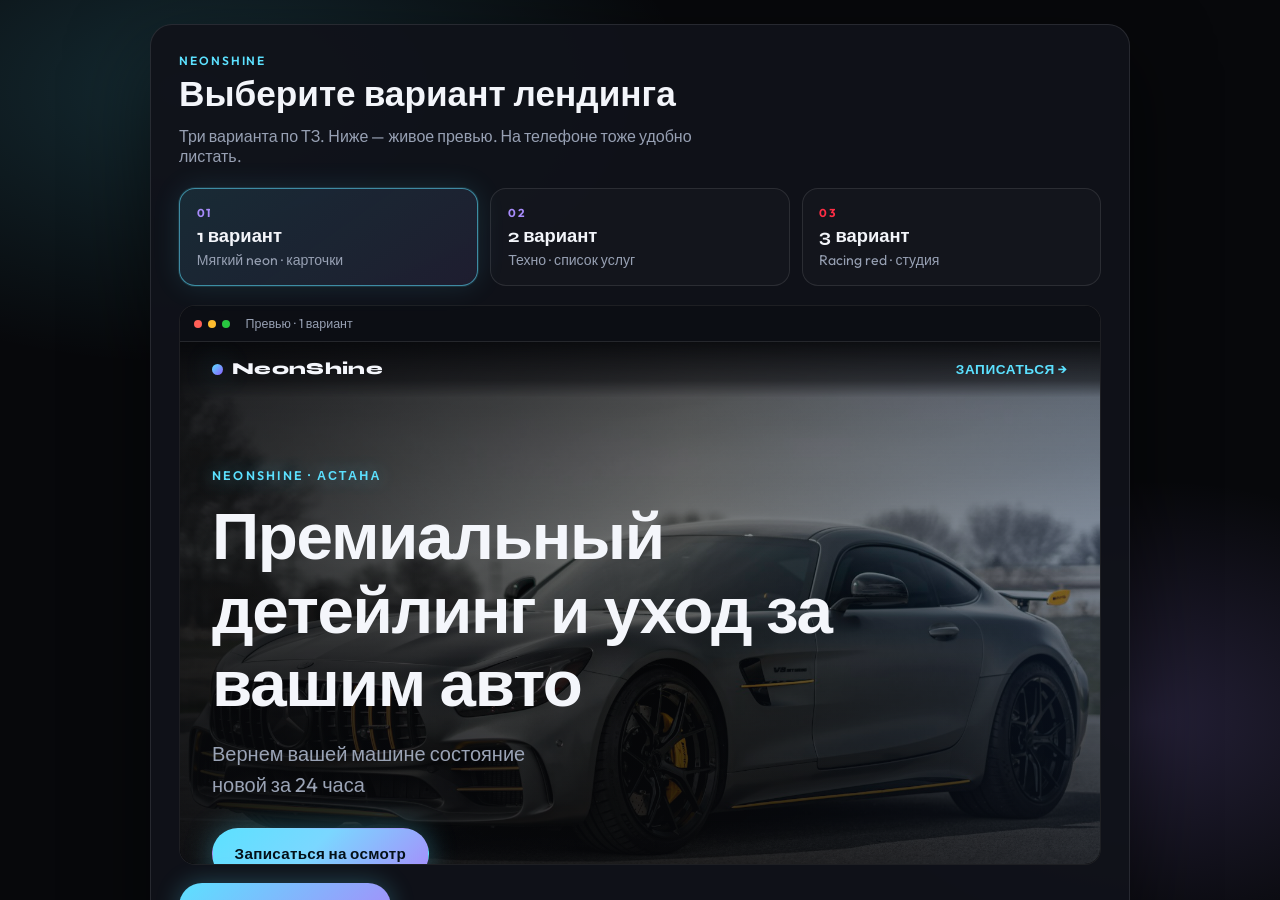
==== index.html @ deca6188 "Add NeonShine landing with three style variants and Vercel config." ====
<!DOCTYPE html>
<html lang="ru">
<head>
  <meta charset="UTF-8" />
  <meta name="viewport" content="width=device-width, initial-scale=1" />
  <meta name="description" content="Сравнение вариантов лендинга NeonShine" />
  <title>NeonShine — выбор варианта</title>
  <link rel="preconnect" href="https://fonts.googleapis.com" />
  <link rel="preconnect" href="https://fonts.gstatic.com" crossorigin />
  <link href="https://fonts.googleapis.com/css2?family=Outfit:wght@400;500;600;700&family=Syne:wght@700;800&display=swap" rel="stylesheet" />
  <link rel="stylesheet" href="chooser.css" />
  <link rel="stylesheet" href="shared/scrollbar.css" />
</head>
<body>
  <div class="chooser-bg" aria-hidden="true"></div>

  <dialog class="compare-modal" id="compareModal" open>
    <div class="modal-card">
      <p class="modal-kicker">NeonShine</p>
      <h1>Выберите вариант лендинга</h1>
      <p class="modal-lead">Три варианта по ТЗ. Ниже — живое превью. На телефоне тоже удобно листать.</p>

      <div class="variant-buttons" role="tablist" aria-label="Варианты">
        <button type="button" class="variant-btn is-active" data-variant="1" role="tab" aria-selected="true">
          <span class="vb-num">01</span>
          <span class="vb-title">1 вариант</span>
          <span class="vb-desc">Мягкий neon · карточки</span>
        </button>
        <button type="button" class="variant-btn" data-variant="2" role="tab" aria-selected="false">
          <span class="vb-num">02</span>
          <span class="vb-title">2 вариант</span>
          <span class="vb-desc">Техно · список услуг</span>
        </button>
        <button type="button" class="variant-btn" data-variant="3" role="tab" aria-selected="false">
          <span class="vb-num">03</span>
          <span class="vb-title">3 вариант</span>
          <span class="vb-desc">Racing red · студия</span>
        </button>
      </div>

      <div class="preview-shell">
        <div class="preview-chrome">
          <span></span><span></span><span></span>
          <p id="previewLabel">Превью · 1 вариант</p>
        </div>
        <iframe
          id="previewFrame"
          title="Превью лендинга"
          src="/v1/"
          loading="eager"
        ></iframe>
      </div>

      <div class="modal-actions">
        <a class="open-full" id="openFull" href="/v1/">Открыть полностью →</a>
        <button type="button" class="close-hint" id="closeModal" hidden>Закрыть</button>
      </div>
    </div>
  </dialog>

  <main class="fallback" id="fallback">
    <h2>Сравнение вариантов</h2>
    <div class="fallback-btns">
      <a href="/v1/">1 вариант</a>
      <a href="/v2/">2 вариант</a>
      <a href="/v3/">3 вариант</a>
    </div>
  </main>

  <script src="chooser.js"></script>
</body>
</html>
---- chooser.css ----
:root {
  --bg: #07080b;
  --card: #10131a;
  --line: rgba(255, 255, 255, 0.1);
  --text: #f3f5fa;
  --muted: #97a0b3;
  --neon: #5ce1ff;
  --violet: #a78bfa;
  --font: "Outfit", sans-serif;
  --display: "Syne", sans-serif;
}

* {
  box-sizing: border-box;
}

html,
body {
  margin: 0;
  min-height: 100%;
  font-family: var(--font);
  color: var(--text);
  background: var(--bg);
}

.chooser-bg {
  position: fixed;
  inset: 0;
  background:
    radial-gradient(900px 500px at 15% 10%, rgba(92, 225, 255, 0.16), transparent 55%),
    radial-gradient(700px 480px at 90% 80%, rgba(167, 139, 250, 0.18), transparent 50%),
    var(--bg);
}

.compare-modal {
  position: fixed;
  inset: 0;
  width: 100%;
  max-width: none;
  height: 100%;
  max-height: none;
  margin: 0;
  padding: clamp(0.75rem, 3vw, 1.5rem);
  border: 0;
  background: transparent;
  color: inherit;
  overflow: auto;
}

.compare-modal::backdrop {
  background: rgba(3, 4, 8, 0.72);
  backdrop-filter: blur(8px);
}

.modal-card {
  width: min(100%, 980px);
  margin: 0 auto;
  padding: clamp(1.1rem, 3vw, 1.75rem);
  border: 1px solid var(--line);
  border-radius: 22px;
  background: rgba(16, 19, 26, 0.94);
  box-shadow: 0 30px 80px rgba(0, 0, 0, 0.55);
}

.modal-kicker {
  margin: 0 0 0.45rem;
  font-size: 0.75rem;
  letter-spacing: 0.16em;
  text-transform: uppercase;
  color: var(--neon);
  font-weight: 600;
}

.modal-card h1 {
  margin: 0;
  font-family: var(--display);
  font-size: clamp(1.55rem, 4vw, 2.2rem);
  line-height: 1.15;
}

.modal-lead {
  margin: 0.65rem 0 0;
  color: var(--muted);
  max-width: 48ch;
}

.variant-buttons {
  display: grid;
  gap: 0.75rem;
  margin-top: 1.35rem;
}

@media (min-width: 700px) {
  .variant-buttons {
    grid-template-columns: repeat(3, 1fr);
  }
}

.variant-btn[data-variant="3"].is-active {
  border-color: rgba(255, 45, 69, 0.55);
  background: linear-gradient(145deg, rgba(255, 45, 69, 0.14), rgba(192, 16, 40, 0.1));
  box-shadow: 0 0 0 1px rgba(255, 45, 69, 0.12), 0 0 28px rgba(255, 45, 69, 0.12);
}

.variant-btn[data-variant="3"] .vb-num {
  color: #ff2d45;
}

.variant-btn {
  appearance: none;
  text-align: left;
  cursor: pointer;
  border: 1px solid var(--line);
  border-radius: 16px;
  padding: 1rem 1.05rem;
  background: rgba(255, 255, 255, 0.02);
  color: inherit;
  font: inherit;
  transition: border-color 0.15s ease, background 0.15s ease, box-shadow 0.15s ease;
}

.variant-btn:hover {
  border-color: rgba(92, 225, 255, 0.35);
}

.variant-btn.is-active {
  border-color: rgba(92, 225, 255, 0.55);
  background: linear-gradient(145deg, rgba(92, 225, 255, 0.12), rgba(167, 139, 250, 0.1));
  box-shadow: 0 0 0 1px rgba(92, 225, 255, 0.12), 0 0 28px rgba(92, 225, 255, 0.12);
}

.vb-num {
  display: block;
  font-size: 0.72rem;
  letter-spacing: 0.14em;
  color: var(--violet);
  font-weight: 700;
  margin-bottom: 0.35rem;
}

.vb-title {
  display: block;
  font-family: var(--display);
  font-size: 1.15rem;
  font-weight: 700;
}

.vb-desc {
  display: block;
  margin-top: 0.25rem;
  color: var(--muted);
  font-size: 0.88rem;
}

.preview-shell {
  margin-top: 1.15rem;
  border: 1px solid var(--line);
  border-radius: 16px;
  overflow: hidden;
  background: #05060a;
}

.preview-chrome {
  display: flex;
  align-items: center;
  gap: 0.4rem;
  padding: 0.65rem 0.85rem;
  border-bottom: 1px solid var(--line);
  background: #0c0e14;
}

.preview-chrome span {
  width: 8px;
  height: 8px;
  border-radius: 50%;
  background: #3a3f4d;
}

.preview-chrome span:nth-child(1) { background: #ff5f57; }
.preview-chrome span:nth-child(2) { background: #febc2e; }
.preview-chrome span:nth-child(3) { background: #28c840; }

.preview-chrome p {
  margin: 0 0 0 0.55rem;
  font-size: 0.78rem;
  color: var(--muted);
}

#previewFrame {
  display: block;
  width: 100%;
  height: min(58vh, 620px);
  border: 0;
  background: #07080b;
}

.modal-actions {
  display: flex;
  flex-wrap: wrap;
  align-items: center;
  justify-content: space-between;
  gap: 0.75rem;
  margin-top: 1.1rem;
}

.open-full {
  display: inline-flex;
  align-items: center;
  min-height: 2.85rem;
  padding: 0.7rem 1.15rem;
  border-radius: 999px;
  color: #041018;
  font-weight: 700;
  text-decoration: none;
  background: linear-gradient(135deg, var(--neon), var(--violet));
  box-shadow: 0 0 24px rgba(92, 225, 255, 0.28);
}

.open-full:hover {
  filter: brightness(1.05);
}

.close-hint {
  appearance: none;
  border: 0;
  background: transparent;
  color: var(--muted);
  font: inherit;
  cursor: pointer;
}

.fallback {
  display: none;
  position: relative;
  z-index: 1;
  padding: 2rem 1.25rem;
}

.fallback-btns {
  display: flex;
  gap: 0.75rem;
  margin-top: 1rem;
}

.fallback-btns a {
  color: var(--neon);
}
---- shared/scrollbar.css ----
/* NeonShine custom scrollbar — вместо системного */
html {
  scrollbar-width: thin;
  scrollbar-color: #5ce1ff #0c0e14;
}

* {
  scrollbar-width: thin;
  scrollbar-color: #5ce1ff #0c0e14;
}

::-webkit-scrollbar {
  width: 10px;
  height: 10px;
}

::-webkit-scrollbar-track {
  background: #0c0e14;
  border-left: 1px solid rgba(92, 225, 255, 0.08);
}

::-webkit-scrollbar-thumb {
  background: linear-gradient(180deg, #5ce1ff 0%, #8b5cff 100%);
  border-radius: 999px;
  border: 2px solid #0c0e14;
  box-shadow: 0 0 12px rgba(92, 225, 255, 0.35);
}

::-webkit-scrollbar-thumb:hover {
  background: linear-gradient(180deg, #7aebff 0%, #a78bfa 100%);
  box-shadow: 0 0 16px rgba(92, 225, 255, 0.55);
}

::-webkit-scrollbar-corner {
  background: #0c0e14;
}
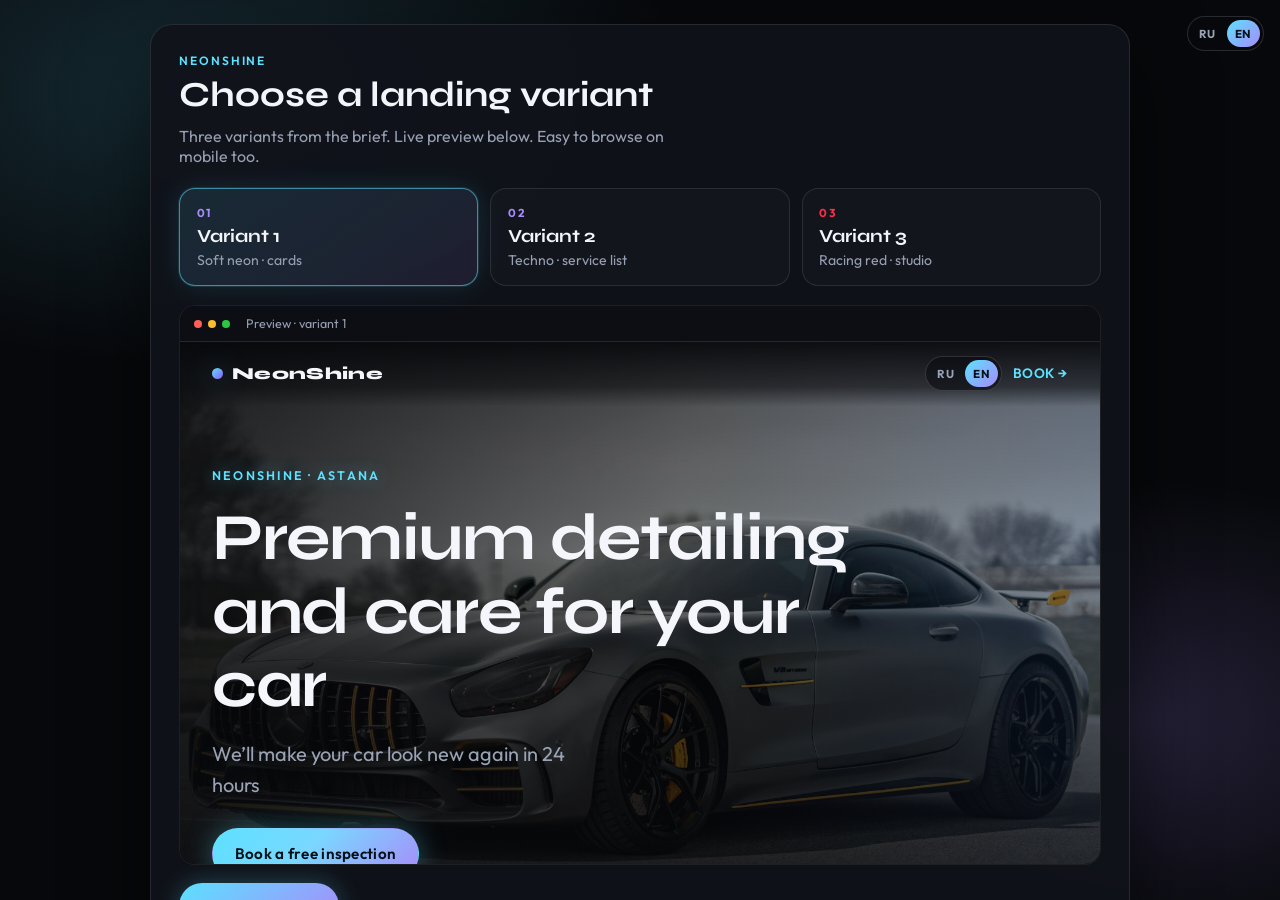
==== commit eecaa2f3: "Add Russian and English language switch across all landing variants." ====
--- a/index.html
+++ b/index.html
@@ -10,63 +10,65 @@
   <link href="https://fonts.googleapis.com/css2?family=Outfit:wght@400;500;600;700&family=Syne:wght@700;800&display=swap" rel="stylesheet" />
   <link rel="stylesheet" href="chooser.css" />
   <link rel="stylesheet" href="shared/scrollbar.css" />
+  <link rel="stylesheet" href="shared/lang.css" />
 </head>
-<body>
+<body data-chooser>
   <div class="chooser-bg" aria-hidden="true"></div>
+  <div class="chooser-lang" data-lang-mount></div>
 
   <dialog class="compare-modal" id="compareModal" open>
     <div class="modal-card">
       <p class="modal-kicker">NeonShine</p>
-      <h1>Выберите вариант лендинга</h1>
-      <p class="modal-lead">Три варианта по ТЗ. Ниже — живое превью. На телефоне тоже удобно листать.</p>
+      <h1 data-i18n="chooser.title">Выберите вариант лендинга</h1>
+      <p class="modal-lead" data-i18n="chooser.lead">Три варианта по ТЗ. Ниже — живое превью. На телефоне тоже удобно листать.</p>
 
-      <div class="variant-buttons" role="tablist" aria-label="Варианты">
+      <div class="variant-buttons" role="tablist" aria-label="Variants">
         <button type="button" class="variant-btn is-active" data-variant="1" role="tab" aria-selected="true">
           <span class="vb-num">01</span>
-          <span class="vb-title">1 вариант</span>
-          <span class="vb-desc">Мягкий neon · карточки</span>
+          <span class="vb-title" data-i18n="chooser.v1">1 вариант</span>
+          <span class="vb-desc" data-i18n="chooser.v1desc">Мягкий neon · карточки</span>
         </button>
         <button type="button" class="variant-btn" data-variant="2" role="tab" aria-selected="false">
           <span class="vb-num">02</span>
-          <span class="vb-title">2 вариант</span>
-          <span class="vb-desc">Техно · список услуг</span>
+          <span class="vb-title" data-i18n="chooser.v2">2 вариант</span>
+          <span class="vb-desc" data-i18n="chooser.v2desc">Техно · список услуг</span>
         </button>
         <button type="button" class="variant-btn" data-variant="3" role="tab" aria-selected="false">
           <span class="vb-num">03</span>
-          <span class="vb-title">3 вариант</span>
-          <span class="vb-desc">Racing red · студия</span>
+          <span class="vb-title" data-i18n="chooser.v3">3 вариант</span>
+          <span class="vb-desc" data-i18n="chooser.v3desc">Racing red · студия</span>
         </button>
       </div>
 
       <div class="preview-shell">
         <div class="preview-chrome">
           <span></span><span></span><span></span>
-          <p id="previewLabel">Превью · 1 вариант</p>
+          <p id="previewLabel" data-i18n-preview>Превью · 1 вариант</p>
         </div>
         <iframe
           id="previewFrame"
-          title="Превью лендинга"
+          title="Preview"
           src="/v1/"
           loading="eager"
         ></iframe>
       </div>
 
       <div class="modal-actions">
-        <a class="open-full" id="openFull" href="/v1/">Открыть полностью →</a>
-        <button type="button" class="close-hint" id="closeModal" hidden>Закрыть</button>
+        <a class="open-full" id="openFull" data-i18n="chooser.open" href="/v1/">Открыть полностью →</a>
       </div>
     </div>
   </dialog>
 
   <main class="fallback" id="fallback">
-    <h2>Сравнение вариантов</h2>
+    <h2 data-i18n="chooser.compare">Сравнение вариантов</h2>
     <div class="fallback-btns">
-      <a href="/v1/">1 вариант</a>
-      <a href="/v2/">2 вариант</a>
-      <a href="/v3/">3 вариант</a>
+      <a href="/v1/" data-i18n="chooser.v1">1 вариант</a>
+      <a href="/v2/" data-i18n="chooser.v2">2 вариант</a>
+      <a href="/v3/" data-i18n="chooser.v3">3 вариант</a>
     </div>
   </main>
 
+  <script src="shared/i18n.js"></script>
   <script src="chooser.js"></script>
 </body>
 </html>
--- a/shared/lang.css
+++ b/shared/lang.css
@@ -0,0 +1,55 @@
+.lang-switch {
+  display: inline-flex;
+  align-items: center;
+  gap: 0.15rem;
+  padding: 0.18rem;
+  border: 1px solid rgba(255, 255, 255, 0.14);
+  border-radius: 999px;
+  background: rgba(8, 10, 16, 0.55);
+}
+
+.lang-switch button {
+  appearance: none;
+  border: 0;
+  cursor: pointer;
+  min-width: 2.1rem;
+  min-height: 1.7rem;
+  padding: 0 0.45rem;
+  border-radius: 999px;
+  font: inherit;
+  font-size: 0.72rem;
+  font-weight: 700;
+  letter-spacing: 0.06em;
+  color: #9aa3b5;
+  background: transparent;
+}
+
+.lang-switch button:hover {
+  color: #fff;
+}
+
+.lang-switch button.is-active {
+  color: #041018;
+  background: linear-gradient(135deg, #5ce1ff, #a78bfa);
+}
+
+body[data-variant="3"] .lang-switch button.is-active {
+  color: #fff;
+  background: linear-gradient(135deg, #ff2d45, #c01028);
+}
+
+.header-tools,
+.bar-tools,
+.top-tools,
+.chooser-lang {
+  display: inline-flex;
+  align-items: center;
+  gap: 0.65rem;
+}
+
+.chooser-lang {
+  position: fixed;
+  top: 1rem;
+  right: 1rem;
+  z-index: 40;
+}
